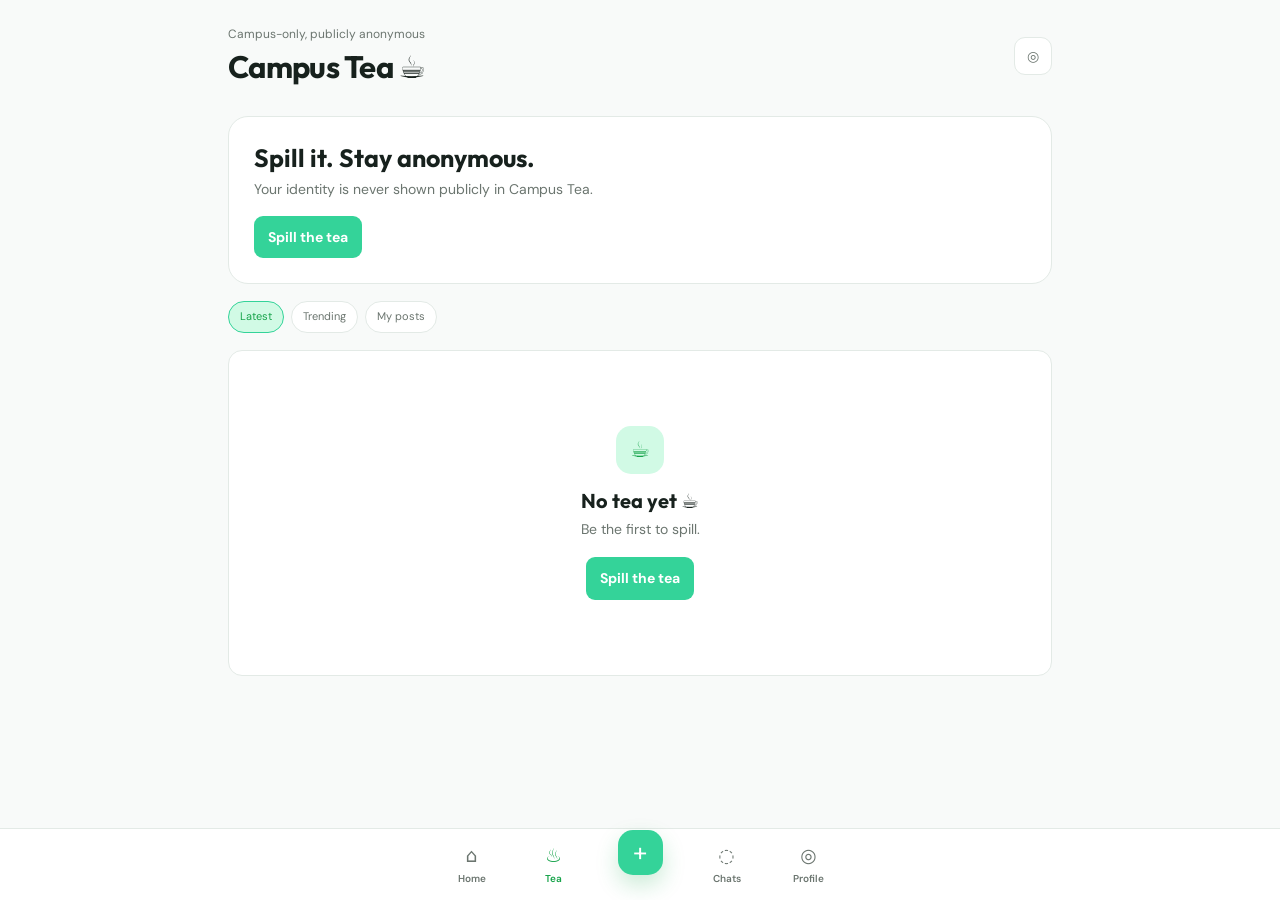
==== campus-tea.html @ bdb2e988 "a campus social app Temp frontend ...still need lots of improvements and have to fix bugs" ====
<!doctype html>
<html lang="en">

<head>
    <meta charset="UTF-8">
    <meta name="viewport" content="width=device-width, initial-scale=1.0">
    <title>Campus Tea — UniMate</title>
    <link rel="preconnect" href="https://fonts.googleapis.com">
    <link rel="preconnect" href="https://fonts.gstatic.com" crossorigin>
    <link
        href="https://fonts.googleapis.com/css2?family=DM+Sans:wght@400;500;600;700&family=Outfit:wght@500;600;700;800&display=swap"
        rel="stylesheet">
    <link rel="stylesheet" href="css/theme.css">
    <link rel="stylesheet" href="css/common.css">
    <link rel="stylesheet" href="css/tea.css">
</head>

<body data-page="tea">
    <main class="app">
        <header class="topbar">
            <div>
                <p class="eyebrow">Campus-only, publicly anonymous</p>
                <h1>Campus Tea ☕</h1>
            </div><a class="profile-button" data-profile-link href="profile.html" aria-label="Profile">◎</a>
        </header>
        <section class="tea-intro">
            <h2>Spill it. Stay anonymous.</h2>
            <p>Your identity is never shown publicly in Campus Tea.</p><button class="primary-button"
                id="open-tea-form">Spill the tea</button>
        </section>
        <div class="tea-tabs" aria-label="Tea filters"><button
                class="active">Latest</button><button>Trending</button><button>My posts</button></div>
        <section id="tea-list"></section>
    </main>
    <section class="modal tea-form" id="tea-modal" hidden>
        <form class="modal-card" id="tea-form"><button type="button" class="modal-close" aria-label="Close">×</button>
            <h2>Spill the tea</h2>
            <p>Posts are publicly shown as <strong>Anonymous</strong>.</p>
            <div class="guidelines"><strong>Keep Campus Tea safe</strong>Don't share private information. Don't harass
                or threaten people. Don't post sensitive personal information.</div>
            <div class="field"><label for="tea-text">Your post</label><textarea id="tea-text" name="text"
                    maxlength="500" required placeholder="What is happening on campus?"></textarea></div><button
                class="primary-button" type="submit">Post anonymously</button>
            <p class="status-message" id="tea-status"></p>
            <p class="moderation-note">Posts can be reported. You can delete your own post when account data is
                connected.</p>
        </form>
    </section>
    <nav class="bottom-nav" aria-label="Main navigation"><a href="home.html">⌂<span>Home</span></a><a class="active"
            href="campus-tea.html">♨<span>Tea</span></a><a class="nav-create" href="moments.html"
            aria-label="Create activity">+</a><a href="chats.html">◌<span>Chats</span></a><a
            href="profile.html">◎<span>Profile</span></a></nav>
    <script src="js/firebase.js"></script>
    <script src="js/auth.js"></script>
    <script src="js/services/users.js"></script>
    <script src="js/services/tea.js"></script>
    <script src="js/app.js"></script>
    <script src="js/pages/campus-tea.js"></script>
</body>

</html>
---- css/theme.css ----
:root {
  --background: #F8FAF9;
  --bg: var(--background);
  --surface: #FFFFFF;
  --surface-raised: #FFFFFF;
  --surface-hover: #F1F7F3;
  --line: #E3EAE6;
  --text: #17211D;
  --muted: #6B756F;
  --subtle: #8B9690;
  --primary: #34D399;
  --primary-strong: #16A34A;
  --primary-soft: #D1FAE5;
  --danger: #D05D70;
  --success: #16A34A;
  --font: "DM Sans", system-ui, sans-serif;
  --display: "Outfit", var(--font);
  --radius-sm: 9px;
  --radius: 14px;
  --radius-lg: 20px;
  --shadow: 0 14px 35px rgba(23, 33, 29, .08);
  --nav-height: 72px;
}
---- css/common.css ----
* { box-sizing: border-box; }
html { background: var(--bg); }
body { margin: 0; min-height: 100vh; padding-bottom: calc(var(--nav-height) + 24px); background: var(--bg); color: var(--text); font: 14px/1.45 var(--font); }
button, input, textarea, select { font: inherit; }
button { cursor: pointer; }
a { color: inherit; }
.app { width: min(100%, 900px); margin: 0 auto; padding: 26px clamp(16px, 4vw, 38px) 36px; }
.topbar { display: flex; align-items: center; justify-content: space-between; gap: 16px; margin-bottom: 30px; }
.eyebrow { margin: 0 0 4px; color: var(--muted); font-size: 12px; }
.topbar h1, .page-title { margin: 0; font: 700 clamp(24px, 4vw, 31px) var(--display); letter-spacing: -.7px; }
.page-copy { margin: 6px 0 0; color: var(--muted); }
.brand { color: var(--text); font: 800 25px var(--display); letter-spacing: -1.4px; text-decoration: none; }
.brand span { color: var(--primary-strong); }
.profile-button { display: grid; place-items: center; min-width: 38px; height: 38px; padding: 0 11px; border: 1px solid var(--line); border-radius: 11px; background: var(--surface); color: var(--muted); text-decoration: none; font-weight: 700; }
.profile-button.has-avatar { padding: 0; overflow: hidden; }
.profile-button img { width: 100%; height: 100%; object-fit: cover; }
.page-card { border: 1px solid var(--line); border-radius: var(--radius); background: var(--surface); }
.primary-button, .secondary-button, .danger-button { display: inline-flex; align-items: center; justify-content: center; gap: 8px; border: 0; border-radius: var(--radius-sm); padding: 11px 14px; text-decoration: none; font-weight: 700; }
.primary-button { background: var(--primary); color: #fff; }
.primary-button:hover { background: var(--primary-strong); }
.secondary-button { border: 1px solid var(--line); background: var(--surface-raised); color: var(--text); }
.danger-button { background: transparent; color: var(--danger); }
.empty-state { display: grid; justify-items: center; text-align: center; padding: clamp(42px, 9vw, 75px) 22px; }
.empty-icon { display: grid; place-items: center; width: 48px; height: 48px; margin-bottom: 14px; border-radius: 15px; background: var(--primary-soft); color: var(--primary-strong); font-size: 22px; }
.empty-state h2 { margin: 0; font: 700 20px var(--display); }
.empty-state p { max-width: 310px; margin: 6px 0 18px; color: var(--muted); }
.form-card { padding: clamp(18px, 4vw, 28px); }
.field { display: grid; gap: 7px; margin-bottom: 17px; }
.field label { color: var(--text); font-size: 12px; font-weight: 700; }
.field input, .field textarea, .field select { width: 100%; border: 1px solid var(--line); border-radius: var(--radius-sm); outline: none; background: #fff; color: var(--text); padding: 11px 12px; }
.field input:focus, .field textarea:focus, .field select:focus { border-color: var(--primary); box-shadow: 0 0 0 3px rgba(52,211,153,.18); }
.field textarea { min-height: 110px; resize: vertical; }
.field-hint { margin: -8px 0 14px; color: var(--subtle); font-size: 11px; }
.form-row { display: grid; grid-template-columns: 1fr 1fr; gap: 14px; }
.status-message { margin: 15px 0 0; color: var(--muted); font-size: 12px; }
.status-message.error { color: var(--danger); }
.status-message.success { color: var(--success); }
.bottom-nav { position: fixed; z-index: 10; bottom: 0; left: 0; right: 0; height: var(--nav-height); display: flex; align-items: center; justify-content: center; gap: clamp(5px, 4vw, 30px); border-top: 1px solid var(--line); background: rgba(255, 255, 255, .97); }
.bottom-nav a { display: grid; justify-items: center; gap: 2px; min-width: 52px; color: var(--muted); font-size: 19px; text-decoration: none; }
.bottom-nav a span { font-size: 10px; font-weight: 600; }
.bottom-nav a.active { color: var(--primary-strong); }
.bottom-nav .nav-create { display: grid; place-items: center; width: 45px; min-width: 45px; height: 45px; margin: -24px 8px 0; border-radius: 15px; background: var(--primary); box-shadow: 0 10px 22px rgba(22, 163, 74, .22); color: #fff; font-size: 26px; }
.modal { position: fixed; z-index: 30; inset: 0; display: grid; place-items: center; padding: 20px; background: rgba(23, 33, 29, .38); }
.modal[hidden] { display: none; }
.modal-card { position: relative; width: min(100%, 420px); padding: 26px; border: 1px solid var(--line); border-radius: var(--radius-lg); background: var(--surface-raised); box-shadow: var(--shadow); }
.modal-card h2 { margin: 0 0 8px; font: 700 22px var(--display); }
.modal-card p { color: var(--muted); }
.modal-close { position: absolute; top: 9px; right: 12px; border: 0; background: none; color: var(--muted); font-size: 25px; }
.guidelines { margin: 16px 0; padding: 13px; border: 1px solid var(--line); border-radius: var(--radius-sm); background: var(--background); color: var(--muted); font-size: 12px; }
.guidelines strong { display: block; margin-bottom: 4px; color: var(--text); }
.toast { position: fixed; z-index: 50; right: 18px; bottom: 90px; max-width: 320px; padding: 11px 14px; border: 1px solid var(--line); border-radius: 10px; background: var(--surface); color: var(--text); box-shadow: var(--shadow); font-size: 12px; }
@media (max-width: 560px) { .app { padding-top: 20px; } .topbar { margin-bottom: 24px; } .form-row { grid-template-columns: 1fr; gap: 0; } }
---- css/tea.css ----
.tea-intro { padding: 25px; margin-bottom: 17px; border: 1px solid var(--line); border-radius: var(--radius-lg); background: var(--surface); }
.tea-intro h2 { margin: 0; font: 700 25px var(--display); }
.tea-intro p { margin: 5px 0 16px; color: var(--muted); }
.tea-tabs { display: flex; gap: 7px; margin: 0 0 17px; }
.tea-tabs button { border: 1px solid var(--line); border-radius: 999px; background: var(--surface); color: var(--muted); padding: 7px 11px; font-size: 11px; }
.tea-tabs button.active { border-color: var(--primary); color: var(--primary-strong); background: var(--primary-soft); }
.tea-form .modal-card { max-height: calc(100vh - 30px); overflow: auto; }
.tea-form textarea { min-height: 120px; }
.moderation-note { margin-top: 14px; color: var(--subtle); font-size: 11px; }
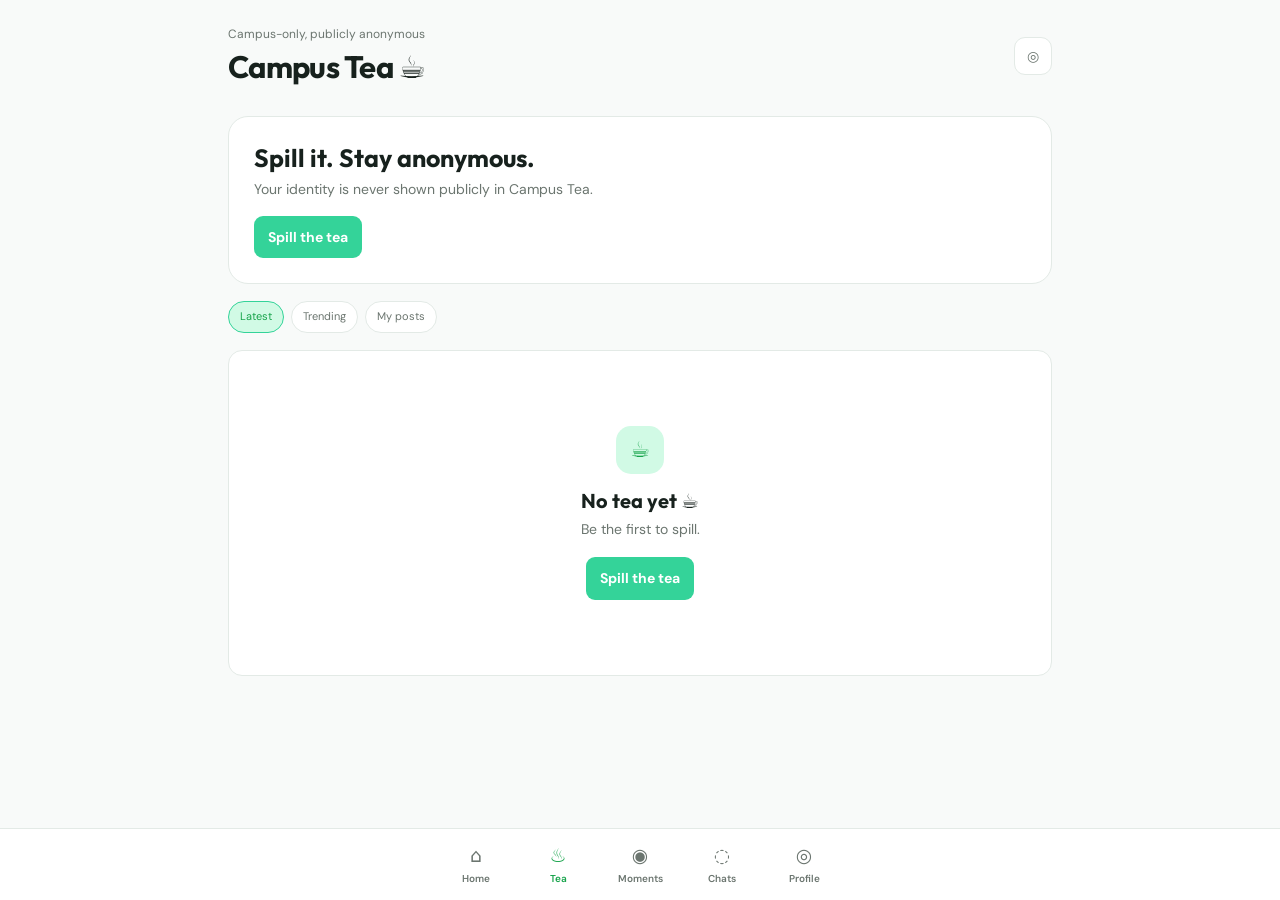
==== commit 9e5ecd99: "navigation fixed" ====
--- a/campus-tea.html
+++ b/campus-tea.html
@@ -46,10 +46,32 @@
                 connected.</p>
         </form>
     </section>
-    <nav class="bottom-nav" aria-label="Main navigation"><a href="home.html">⌂<span>Home</span></a><a class="active"
-            href="campus-tea.html">♨<span>Tea</span></a><a class="nav-create" href="moments.html"
-            aria-label="Create activity">+</a><a href="chats.html">◌<span>Chats</span></a><a
-            href="profile.html">◎<span>Profile</span></a></nav>
+   <nav class="bottom-nav" aria-label="Main navigation">
+    <a href="home.html">
+        ⌂
+        <span>Home</span>
+    </a>
+
+    <a class="active" href="campus-tea.html">
+        ♨
+        <span>Tea</span>
+    </a>
+
+    <a href="moments.html">
+        ◉
+        <span>Moments</span>
+    </a>
+
+    <a href="chats.html">
+        ◌
+        <span>Chats</span>
+    </a>
+
+    <a href="profile.html">
+        ◎
+        <span>Profile</span>
+    </a>
+</nav>
     <script src="js/firebase.js"></script>
     <script src="js/auth.js"></script>
     <script src="js/services/users.js"></script>
